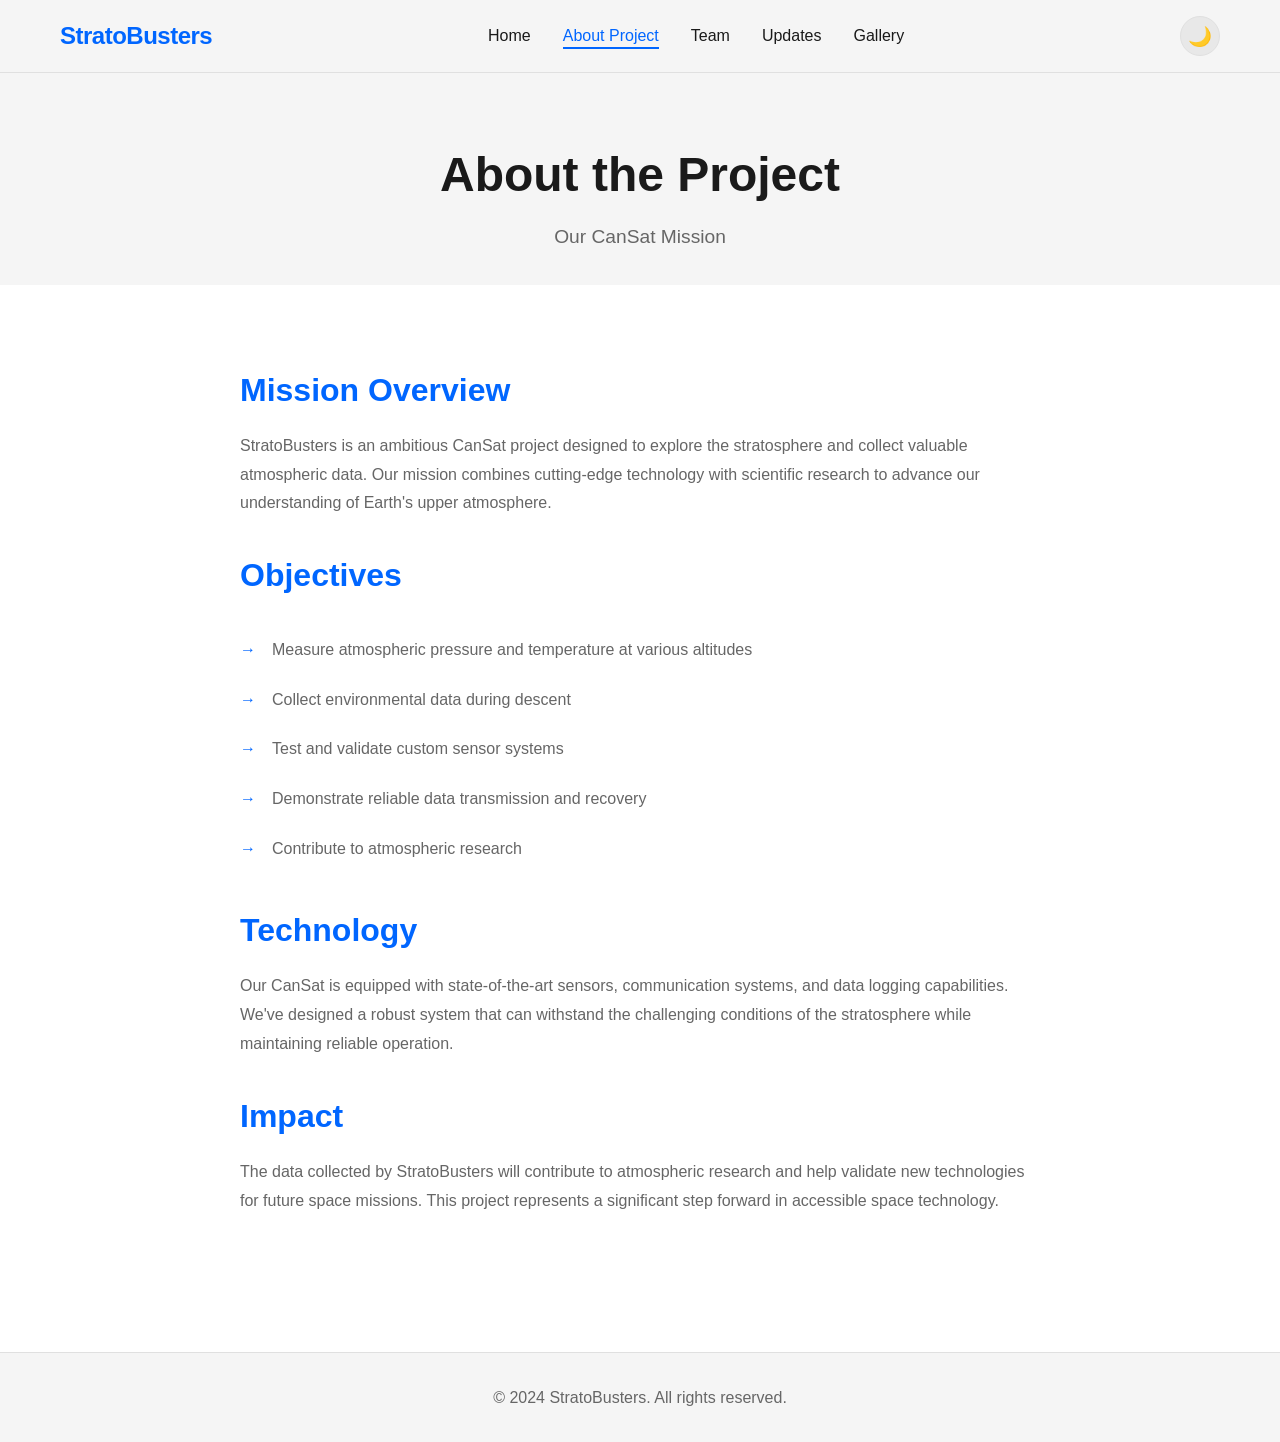
==== about.html @ c5919bef "up" ====
<!DOCTYPE html>
<html lang="en">
<head>
    <meta charset="UTF-8">
    <meta name="viewport" content="width=device-width, initial-scale=1.0">
    <title>About Project - StratoBusters</title>
    <link rel="stylesheet" href="css/style.css">
</head>
<body>
    <nav class="navbar">
        <div class="nav-container">
            <div class="logo">
                <h1>StratoBusters</h1>
            </div>
            <ul class="nav-menu">
                <li><a href="index.html">Home</a></li>
                <li><a href="about.html" class="active">About Project</a></li>
                <li><a href="team.html">Team</a></li>
                <li><a href="updates.html">Updates</a></li>
                <li><a href="gallery.html">Gallery</a></li>
            </ul>
            <button class="theme-toggle" id="themeToggle" aria-label="Toggle theme">
                <span class="theme-icon">🌙</span>
            </button>
            <button class="mobile-menu-toggle" id="mobileMenuToggle" aria-label="Toggle menu">
                <span></span>
                <span></span>
                <span></span>
            </button>
        </div>
    </nav>

    <main>
        <section class="page-header">
            <div class="container">
                <h1>About the Project</h1>
                <p class="page-subtitle">Our CanSat Mission</p>
            </div>
        </section>

        <section class="content-section">
            <div class="container">
                <div class="content-wrapper">
                    <div class="content-text">
                        <h2>Mission Overview</h2>
                        <p>
                            StratoBusters is an ambitious CanSat project designed to explore the stratosphere 
                            and collect valuable atmospheric data. Our mission combines cutting-edge technology 
                            with scientific research to advance our understanding of Earth's upper atmosphere.
                        </p>

                        <h2>Objectives</h2>
                        <ul class="objectives-list">
                            <li>Measure atmospheric pressure and temperature at various altitudes</li>
                            <li>Collect environmental data during descent</li>
                            <li>Test and validate custom sensor systems</li>
                            <li>Demonstrate reliable data transmission and recovery</li>
                            <li>Contribute to atmospheric research</li>
                        </ul>

                        <h2>Technology</h2>
                        <p>
                            Our CanSat is equipped with state-of-the-art sensors, communication systems, 
                            and data logging capabilities. We've designed a robust system that can withstand 
                            the challenging conditions of the stratosphere while maintaining reliable operation.
                        </p>

                        <h2>Impact</h2>
                        <p>
                            The data collected by StratoBusters will contribute to atmospheric research 
                            and help validate new technologies for future space missions. This project 
                            represents a significant step forward in accessible space technology.
                        </p>
                    </div>
                </div>
            </div>
        </section>
    </main>

    <footer>
        <div class="container">
            <p>&copy; 2024 StratoBusters. All rights reserved.</p>
        </div>
    </footer>

    <script src="js/theme.js"></script>
    <script src="js/navigation.js"></script>
</body>
</html>
---- css/style.css ----
:root {
    /* Light Theme */
    --bg-primary: #ffffff;
    --bg-secondary: #f5f5f5;
    --bg-tertiary: #e8e8e8;
    --text-primary: #1a1a1a;
    --text-secondary: #666666;
    --accent-primary: #0066ff;
    --accent-secondary: #0052cc;
    --border-color: #e0e0e0;
    --shadow: rgba(0, 0, 0, 0.1);
    --shadow-hover: rgba(0, 0, 0, 0.15);
}

[data-theme="dark"] {
    /* Dark Theme */
    --bg-primary: #0a0a0a;
    --bg-secondary: #1a1a1a;
    --bg-tertiary: #2a2a2a;
    --text-primary: #ffffff;
    --text-secondary: #b0b0b0;
    --accent-primary: #4a9eff;
    --accent-secondary: #6bb3ff;
    --border-color: #333333;
    --shadow: rgba(0, 0, 0, 0.3);
    --shadow-hover: rgba(0, 0, 0, 0.5);
}

* {
    margin: 0;
    padding: 0;
    box-sizing: border-box;
}

body {
    font-family: -apple-system, BlinkMacSystemFont, 'Segoe UI', Roboto, 'Helvetica Neue', Arial, sans-serif;
    background-color: var(--bg-primary);
    color: var(--text-primary);
    line-height: 1.6;
    transition: background-color 0.3s ease, color 0.3s ease;
}

.container {
    max-width: 1200px;
    margin: 0 auto;
    padding: 0 20px;
}

/* Navigation */
.navbar {
    background-color: var(--bg-secondary);
    border-bottom: 1px solid var(--border-color);
    position: sticky;
    top: 0;
    z-index: 1000;
    backdrop-filter: blur(10px);
    transition: background-color 0.3s ease;
}

.nav-container {
    max-width: 1200px;
    margin: 0 auto;
    padding: 1rem 20px;
    display: flex;
    justify-content: space-between;
    align-items: center;
}

.logo h1 {
    font-size: 1.5rem;
    font-weight: 700;
    color: var(--accent-primary);
    letter-spacing: -0.5px;
}

.nav-menu {
    display: flex;
    list-style: none;
    gap: 2rem;
    align-items: center;
}

.nav-menu a {
    text-decoration: none;
    color: var(--text-primary);
    font-weight: 500;
    transition: color 0.3s ease;
    position: relative;
}

.nav-menu a:hover,
.nav-menu a.active {
    color: var(--accent-primary);
}

.nav-menu a.active::after {
    content: '';
    position: absolute;
    bottom: -5px;
    left: 0;
    right: 0;
    height: 2px;
    background-color: var(--accent-primary);
}

.theme-toggle {
    background: var(--bg-tertiary);
    border: 1px solid var(--border-color);
    border-radius: 50%;
    width: 40px;
    height: 40px;
    cursor: pointer;
    display: flex;
    align-items: center;
    justify-content: center;
    transition: all 0.3s ease;
    font-size: 1.2rem;
}

.theme-toggle:hover {
    background: var(--accent-primary);
    transform: rotate(15deg);
}

.mobile-menu-toggle {
    display: none;
    flex-direction: column;
    background: transparent;
    border: none;
    cursor: pointer;
    gap: 5px;
    padding: 5px;
}

.mobile-menu-toggle span {
    width: 25px;
    height: 2px;
    background-color: var(--text-primary);
    transition: all 0.3s ease;
}

/* Hero Section */
.hero {
    min-height: 80vh;
    display: flex;
    flex-direction: column;
    align-items: center;
    justify-content: center;
    padding: 4rem 20px;
    text-align: center;
}

.hero-content {
    margin-bottom: 3rem;
}

.hero-title {
    font-size: 4rem;
    font-weight: 800;
    margin-bottom: 1rem;
    background: linear-gradient(135deg, var(--accent-primary), var(--accent-secondary));
    -webkit-background-clip: text;
    -webkit-text-fill-color: transparent;
    background-clip: text;
}

.hero-subtitle {
    font-size: 1.5rem;
    color: var(--text-secondary);
    margin-bottom: 1rem;
    font-weight: 300;
}

.hero-description {
    font-size: 1.1rem;
    color: var(--text-secondary);
    max-width: 600px;
    margin: 0 auto;
}

.hero-3d {
    width: 100%;
    max-width: 800px;
    height: 500px;
    margin-top: 2rem;
}

#satellite-container {
    width: 100%;
    height: 100%;
    position: relative;
    background: var(--bg-secondary);
    border-radius: 12px;
    overflow: hidden;
    box-shadow: 0 10px 40px var(--shadow);
}

#satellite-canvas {
    width: 100%;
    height: 100%;
    display: block;
}

.loading-spinner {
    position: absolute;
    top: 50%;
    left: 50%;
    transform: translate(-50%, -50%);
    text-align: center;
    color: var(--text-secondary);
}

.spinner {
    border: 3px solid var(--border-color);
    border-top: 3px solid var(--accent-primary);
    border-radius: 50%;
    width: 40px;
    height: 40px;
    animation: spin 1s linear infinite;
    margin: 0 auto 1rem;
}

@keyframes spin {
    0% { transform: rotate(0deg); }
    100% { transform: rotate(360deg); }
}

/* Quick Links */
.quick-links {
    padding: 4rem 0;
    background: var(--bg-secondary);
}

.link-cards {
    display: grid;
    grid-template-columns: repeat(auto-fit, minmax(250px, 1fr));
    gap: 2rem;
}

.link-card {
    background: var(--bg-primary);
    padding: 2rem;
    border-radius: 12px;
    text-decoration: none;
    color: var(--text-primary);
    transition: all 0.3s ease;
    border: 1px solid var(--border-color);
    box-shadow: 0 4px 6px var(--shadow);
}

.link-card:hover {
    transform: translateY(-5px);
    box-shadow: 0 8px 20px var(--shadow-hover);
    border-color: var(--accent-primary);
}

.card-icon {
    font-size: 3rem;
    margin-bottom: 1rem;
}

.link-card h3 {
    margin-bottom: 0.5rem;
    color: var(--accent-primary);
}

.link-card p {
    color: var(--text-secondary);
    font-size: 0.9rem;
}

/* Page Header */
.page-header {
    padding: 4rem 0 2rem;
    text-align: center;
    background: var(--bg-secondary);
}

.page-header h1 {
    font-size: 3rem;
    font-weight: 800;
    margin-bottom: 0.5rem;
}

.page-subtitle {
    font-size: 1.2rem;
    color: var(--text-secondary);
}

/* Content Section */
.content-section {
    padding: 3rem 0;
}

.content-wrapper {
    max-width: 800px;
    margin: 0 auto;
}

.content-text h2 {
    font-size: 2rem;
    margin: 2rem 0 1rem;
    color: var(--accent-primary);
}

.content-text p {
    margin-bottom: 1.5rem;
    color: var(--text-secondary);
    line-height: 1.8;
}

.objectives-list {
    list-style: none;
    padding-left: 0;
    margin: 1.5rem 0;
}

.objectives-list li {
    padding: 0.75rem 0;
    padding-left: 2rem;
    position: relative;
    color: var(--text-secondary);
}

.objectives-list li::before {
    content: '→';
    position: absolute;
    left: 0;
    color: var(--accent-primary);
    font-weight: bold;
}

/* Team Grid */
.team-grid {
    display: grid;
    grid-template-columns: repeat(auto-fill, minmax(280px, 1fr));
    gap: 2rem;
    margin-top: 2rem;
}

.team-member {
    background: var(--bg-secondary);
    padding: 2rem;
    border-radius: 12px;
    text-align: center;
    border: 1px solid var(--border-color);
    transition: all 0.3s ease;
}

.team-member:hover {
    transform: translateY(-5px);
    box-shadow: 0 8px 20px var(--shadow-hover);
}

.team-member img {
    width: 150px;
    height: 150px;
    border-radius: 50%;
    object-fit: cover;
    margin-bottom: 1rem;
    border: 3px solid var(--accent-primary);
}

.team-member h3 {
    color: var(--accent-primary);
    margin-bottom: 0.5rem;
}

.team-member .role {
    color: var(--text-secondary);
    font-weight: 600;
    margin-bottom: 0.5rem;
}

.team-member .bio {
    color: var(--text-secondary);
    font-size: 0.9rem;
    margin-top: 1rem;
}

/* Updates */
.updates-container {
    max-width: 900px;
    margin: 0 auto;
}

.update-card {
    background: var(--bg-secondary);
    padding: 2rem;
    border-radius: 12px;
    margin-bottom: 2rem;
    border: 1px solid var(--border-color);
    transition: all 0.3s ease;
}

.update-card:hover {
    box-shadow: 0 8px 20px var(--shadow-hover);
}

.update-header {
    display: flex;
    justify-content: space-between;
    align-items: start;
    margin-bottom: 1rem;
    flex-wrap: wrap;
    gap: 1rem;
}

.update-title {
    font-size: 1.5rem;
    color: var(--accent-primary);
    margin-bottom: 0.5rem;
}

.update-date {
    color: var(--text-secondary);
    font-size: 0.9rem;
    white-space: nowrap;
}

.update-content {
    color: var(--text-secondary);
    line-height: 1.8;
}

.update-content h3 {
    color: var(--text-primary);
    margin: 1.5rem 0 0.5rem;
}

.update-content p {
    margin-bottom: 1rem;
}

.update-content ul,
.update-content ol {
    margin: 1rem 0;
    padding-left: 2rem;
    color: var(--text-secondary);
}

/* Gallery */
.gallery-grid {
    display: grid;
    grid-template-columns: repeat(auto-fill, minmax(300px, 1fr));
    gap: 1.5rem;
    margin-top: 2rem;
}

.gallery-item {
    position: relative;
    aspect-ratio: 4/3;
    overflow: hidden;
    border-radius: 12px;
    cursor: pointer;
    background: var(--bg-secondary);
    border: 1px solid var(--border-color);
    transition: all 0.3s ease;
}

.gallery-item:hover {
    transform: scale(1.02);
    box-shadow: 0 8px 20px var(--shadow-hover);
}

.gallery-item img {
    width: 100%;
    height: 100%;
    object-fit: cover;
    transition: transform 0.3s ease;
}

.gallery-item:hover img {
    transform: scale(1.1);
}

.gallery-item .image-caption {
    position: absolute;
    bottom: 0;
    left: 0;
    right: 0;
    background: linear-gradient(to top, rgba(0,0,0,0.8), transparent);
    color: white;
    padding: 1rem;
    transform: translateY(100%);
    transition: transform 0.3s ease;
}

.gallery-item:hover .image-caption {
    transform: translateY(0);
}

/* Lightbox */
.lightbox {
    display: none;
    position: fixed;
    top: 0;
    left: 0;
    width: 100%;
    height: 100%;
    background: rgba(0, 0, 0, 0.95);
    z-index: 2000;
    align-items: center;
    justify-content: center;
}

.lightbox.active {
    display: flex;
}

.lightbox img {
    max-width: 90%;
    max-height: 90%;
    object-fit: contain;
}

.lightbox-close {
    position: absolute;
    top: 20px;
    right: 30px;
    font-size: 3rem;
    color: white;
    background: none;
    border: none;
    cursor: pointer;
    z-index: 2001;
}

.lightbox-prev,
.lightbox-next {
    position: absolute;
    top: 50%;
    transform: translateY(-50%);
    font-size: 3rem;
    color: white;
    background: rgba(255, 255, 255, 0.1);
    border: none;
    padding: 1rem;
    cursor: pointer;
    border-radius: 50%;
    transition: background 0.3s ease;
}

.lightbox-prev:hover,
.lightbox-next:hover {
    background: rgba(255, 255, 255, 0.2);
}

.lightbox-prev {
    left: 30px;
}

.lightbox-next {
    right: 30px;
}

/* Footer */
footer {
    background: var(--bg-secondary);
    border-top: 1px solid var(--border-color);
    padding: 2rem 0;
    text-align: center;
    margin-top: 4rem;
}

footer p {
    color: var(--text-secondary);
}

/* Loading State */
.loading {
    text-align: center;
    padding: 3rem;
    color: var(--text-secondary);
}

/* Responsive Design */
@media (max-width: 768px) {
    .nav-menu {
        position: fixed;
        left: -100%;
        top: 70px;
        flex-direction: column;
        background: var(--bg-secondary);
        width: 100%;
        text-align: center;
        transition: 0.3s;
        box-shadow: 0 10px 27px var(--shadow);
        padding: 2rem 0;
        border-top: 1px solid var(--border-color);
    }

    .nav-menu.active {
        left: 0;
    }

    .mobile-menu-toggle {
        display: flex;
    }

    .hero-title {
        font-size: 2.5rem;
    }

    .hero-3d {
        height: 300px;
    }

    .page-header h1 {
        font-size: 2rem;
    }

    .link-cards {
        grid-template-columns: 1fr;
    }

    .team-grid {
        grid-template-columns: 1fr;
    }

    .gallery-grid {
        grid-template-columns: 1fr;
    }
}
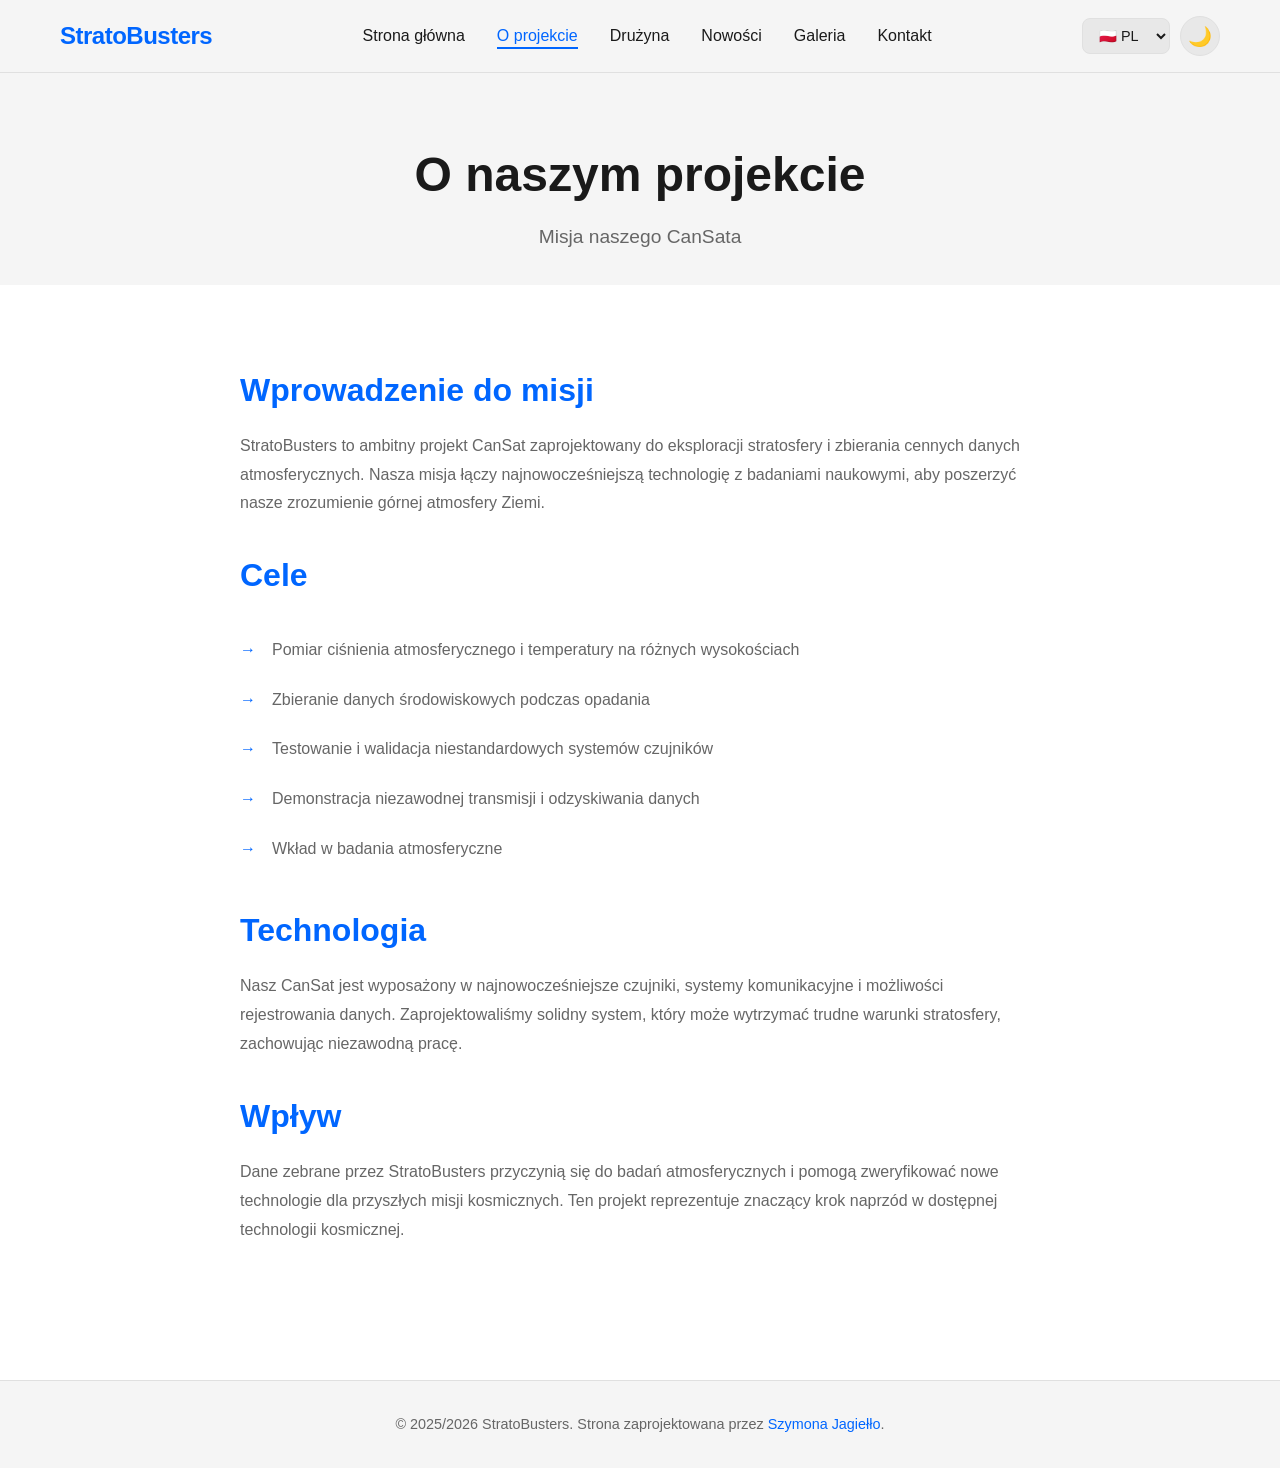
==== commit 1a8cf920: "u" ====
--- a/about.html
+++ b/about.html
@@ -13,15 +13,22 @@
                 <h1>StratoBusters</h1>
             </div>
             <ul class="nav-menu">
-                <li><a href="index.html">Home</a></li>
-                <li><a href="about.html" class="active">About Project</a></li>
-                <li><a href="team.html">Team</a></li>
-                <li><a href="updates.html">Updates</a></li>
-                <li><a href="gallery.html">Gallery</a></li>
+                <li><a href="index.html" data-translate-nav="home">Home</a></li>
+                <li><a href="about.html" class="active" data-translate-nav="about">O projekcie</a></li>
+                <li><a href="team.html" data-translate-nav="team">Drużyna</a></li>
+                <li><a href="updates.html" data-translate-nav="updates">Nowości</a></li>
+                <li><a href="gallery.html" data-translate-nav="gallery">Galeria</a></li>
+                <li><a href="contact.html" data-translate-nav="contact">Kontakt</a></li>
             </ul>
-            <button class="theme-toggle" id="themeToggle" aria-label="Toggle theme">
-                <span class="theme-icon">🌙</span>
-            </button>
+            <div class="nav-controls">
+                <select id="languageSelect" class="language-select" aria-label="Select language">
+                    <option value="pl">🇵🇱 PL</option>
+                    <option value="en">🇬🇧 EN</option>
+                </select>
+                <button class="theme-toggle" id="themeToggle" aria-label="Toggle theme">
+                    <span class="theme-icon">🌙</span>
+                </button>
+            </div>
             <button class="mobile-menu-toggle" id="mobileMenuToggle" aria-label="Toggle menu">
                 <span></span>
                 <span></span>
@@ -33,8 +40,8 @@
     <main>
         <section class="page-header">
             <div class="container">
-                <h1>About the Project</h1>
-                <p class="page-subtitle">Our CanSat Mission</p>
+                <h1 data-translate="about.title">O naszym projekcie</h1>
+                <p class="page-subtitle" data-translate="about.subtitle">Misja naszego CanSata</p>
             </div>
         </section>
 
@@ -42,31 +49,31 @@
             <div class="container">
                 <div class="content-wrapper">
                     <div class="content-text">
-                        <h2>Mission Overview</h2>
-                        <p>
+                        <h2 data-translate="about.missionTitle">Wprowadzenie do misji</h2>
+                        <p data-translate="about.missionText">
                             StratoBusters is an ambitious CanSat project designed to explore the stratosphere 
                             and collect valuable atmospheric data. Our mission combines cutting-edge technology 
                             with scientific research to advance our understanding of Earth's upper atmosphere.
                         </p>
 
-                        <h2>Objectives</h2>
+                        <h2 data-translate="about.objectivesTitle">Objectives</h2>
                         <ul class="objectives-list">
-                            <li>Measure atmospheric pressure and temperature at various altitudes</li>
-                            <li>Collect environmental data during descent</li>
-                            <li>Test and validate custom sensor systems</li>
-                            <li>Demonstrate reliable data transmission and recovery</li>
-                            <li>Contribute to atmospheric research</li>
+                            <li data-translate="about.objective1">Measure atmospheric pressure and temperature at various altitudes</li>
+                            <li data-translate="about.objective2">Collect environmental data during descent</li>
+                            <li data-translate="about.objective3">Test and validate custom sensor systems</li>
+                            <li data-translate="about.objective4">Demonstrate reliable data transmission and recovery</li>
+                            <li data-translate="about.objective5">Contribute to atmospheric research</li>
                         </ul>
 
-                        <h2>Technology</h2>
-                        <p>
+                        <h2 data-translate="about.technologyTitle">Technology</h2>
+                        <p data-translate="about.technologyText">
                             Our CanSat is equipped with state-of-the-art sensors, communication systems, 
                             and data logging capabilities. We've designed a robust system that can withstand 
                             the challenging conditions of the stratosphere while maintaining reliable operation.
                         </p>
 
-                        <h2>Impact</h2>
-                        <p>
+                        <h2 data-translate="about.impactTitle">Impact</h2>
+                        <p data-translate="about.impactText">
                             The data collected by StratoBusters will contribute to atmospheric research 
                             and help validate new technologies for future space missions. This project 
                             represents a significant step forward in accessible space technology.
@@ -79,11 +86,16 @@
 
     <footer>
         <div class="container">
-            <p>&copy; 2024 StratoBusters. All rights reserved.</p>
+            <p>
+                <span data-translate="footer.copyright">© 2025/2026 StratoBusters. Strona zaprojektowana przez</span>
+                <a href="https://github.com/SciMon183" data-translate="footer.designedBy">Szymona Jagiełło</a>.
+            </p>
         </div>
     </footer>
 
+    <script src="js/translations.js"></script>
     <script src="js/theme.js"></script>
     <script src="js/navigation.js"></script>
+    <script src="js/language.js"></script>
 </body>
 </html>
--- a/css/style.css
+++ b/css/style.css
@@ -103,6 +103,36 @@
     background-color: var(--accent-primary);
 }
 
+.nav-controls {
+    display: flex;
+    align-items: center;
+    gap: 10px;
+}
+
+.language-select {
+    background: var(--bg-tertiary);
+    border: 1px solid var(--border-color);
+    border-radius: 8px;
+    padding: 8px 12px;
+    color: var(--text-primary);
+    font-size: 0.9rem;
+    cursor: pointer;
+    transition: all 0.3s ease;
+    font-family: inherit;
+}
+
+.language-select:hover {
+    background: var(--accent-primary);
+    color: white;
+    border-color: var(--accent-primary);
+}
+
+.language-select:focus {
+    outline: none;
+    border-color: var(--accent-primary);
+    box-shadow: 0 0 0 2px rgba(0, 102, 255, 0.2);
+}
+
 .theme-toggle {
     background: var(--bg-tertiary);
     border: 1px solid var(--border-color);
@@ -193,6 +223,70 @@
     border-radius: 12px;
     overflow: hidden;
     box-shadow: 0 10px 40px var(--shadow);
+}
+
+.model-controls {
+    position: absolute;
+    top: 15px;
+    right: 15px;
+    z-index: 10;
+    display: flex;
+    gap: 10px;
+    align-items: center;
+    background: rgba(0, 0, 0, 0.7);
+    backdrop-filter: blur(10px);
+    padding: 10px 15px;
+    border-radius: 8px;
+    color: white;
+}
+
+.model-controls label {
+    font-size: 0.9rem;
+    margin-right: 5px;
+}
+
+.model-controls select {
+    background: var(--bg-primary);
+    color: var(--text-primary);
+    border: 1px solid var(--border-color);
+    border-radius: 4px;
+    padding: 5px 10px;
+    font-size: 0.9rem;
+    cursor: pointer;
+}
+
+.model-controls button {
+    background: var(--accent-primary);
+    color: white;
+    border: none;
+    border-radius: 4px;
+    padding: 5px 12px;
+    font-size: 0.9rem;
+    cursor: pointer;
+    transition: background 0.3s ease;
+}
+
+.model-controls button:hover {
+    background: var(--accent-secondary);
+}
+
+.model-hints {
+    position: absolute;
+    bottom: 15px;
+    left: 50%;
+    transform: translateX(-50%);
+    z-index: 10;
+    background: rgba(0, 0, 0, 0.7);
+    backdrop-filter: blur(10px);
+    padding: 8px 15px;
+    border-radius: 8px;
+    color: white;
+    font-size: 0.85rem;
+    pointer-events: none;
+}
+
+.model-hints p {
+    margin: 0;
 }
 
 #satellite-canvas {
@@ -437,6 +531,45 @@
     margin: 1rem 0;
     padding-left: 2rem;
     color: var(--text-secondary);
+}
+
+.update-image {
+    margin: 1.5rem 0;
+    border-radius: 12px;
+    overflow: hidden;
+    background: var(--bg-tertiary);
+}
+
+.update-image img {
+    width: 100%;
+    height: auto;
+    display: block;
+    transition: transform 0.3s ease;
+}
+
+.update-image:hover img {
+    transform: scale(1.02);
+}
+
+.update-image .image-caption {
+    padding: 0.75rem 1rem;
+    background: var(--bg-tertiary);
+    color: var(--text-secondary);
+    font-size: 0.9rem;
+    font-style: italic;
+    text-align: center;
+    margin: 0;
+}
+
+.update-images {
+    display: grid;
+    grid-template-columns: repeat(auto-fit, minmax(300px, 1fr));
+    gap: 1.5rem;
+    margin: 1.5rem 0;
+}
+
+.update-images .update-image {
+    margin: 0;
 }
 
 /* Gallery */
@@ -565,6 +698,135 @@
 
 footer p {
     color: var(--text-secondary);
+    font-size: 0.9rem;
+    margin: 0;
+}
+
+footer a {
+    color: var(--accent-primary);
+    text-decoration: none;
+    transition: color 0.3s ease;
+}
+
+footer a:hover {
+    color: var(--accent-hover);
+    text-decoration: underline;
+}
+
+/* Contact Page */
+.contact-content {
+    max-width: 800px;
+    margin: 0 auto;
+}
+
+.contact-info h2 {
+    color: var(--text-primary);
+    margin-bottom: 1rem;
+    font-size: 2rem;
+}
+
+.contact-info > p {
+    color: var(--text-secondary);
+    margin-bottom: 2.5rem;
+    font-size: 1.1rem;
+    line-height: 1.6;
+}
+
+.contact-methods {
+    display: flex;
+    flex-direction: column;
+    gap: 2.5rem;
+}
+
+.contact-item {
+    display: flex;
+    gap: 1.5rem;
+    align-items: flex-start;
+}
+
+.contact-icon {
+    font-size: 2rem;
+    flex-shrink: 0;
+    width: 50px;
+    text-align: center;
+}
+
+.contact-details {
+    flex: 1;
+}
+
+.contact-details h3 {
+    color: var(--text-primary);
+    font-size: 1.3rem;
+    margin-bottom: 1rem;
+    font-weight: 600;
+}
+
+.contact-details a {
+    display: block;
+    color: var(--accent-primary);
+    text-decoration: none;
+    margin-bottom: 0.5rem;
+    font-size: 1rem;
+    transition: color 0.3s ease;
+}
+
+.contact-details a:hover {
+    color: var(--accent-hover);
+    text-decoration: underline;
+}
+
+.social-links {
+    display: flex;
+    flex-wrap: wrap;
+    gap: 1rem;
+    margin-top: 0.5rem;
+}
+
+.social-link {
+    display: inline-flex;
+    align-items: center;
+    gap: 0.5rem;
+    background: var(--bg-tertiary);
+    border: 1px solid var(--border-color);
+    padding: 0.75rem 1.25rem;
+    border-radius: 8px;
+    color: var(--text-primary);
+    text-decoration: none;
+    transition: all 0.3s ease;
+    font-size: 0.95rem;
+}
+
+.social-link:hover {
+    background: var(--accent-primary);
+    color: white;
+    border-color: var(--accent-primary);
+    transform: translateY(-2px);
+    box-shadow: 0 4px 12px rgba(0, 102, 255, 0.3);
+}
+
+.social-link span {
+    font-size: 1.1rem;
+}
+
+@media (max-width: 768px) {
+    .contact-item {
+        flex-direction: column;
+        gap: 1rem;
+    }
+    
+    .contact-icon {
+        align-self: flex-start;
+    }
+    
+    .social-links {
+        flex-direction: column;
+    }
+    
+    .social-link {
+        width: 100%;
+        justify-content: center;
+    }
 }
 
 /* Loading State */
@@ -597,6 +859,21 @@
     .mobile-menu-toggle {
         display: flex;
     }
+    
+    .nav-controls {
+        gap: 8px;
+    }
+    
+    .language-select {
+        padding: 6px 10px;
+        font-size: 0.85rem;
+    }
+    
+    .theme-toggle {
+        width: 36px;
+        height: 36px;
+        font-size: 1rem;
+    }
 
     .hero-title {
         font-size: 2.5rem;
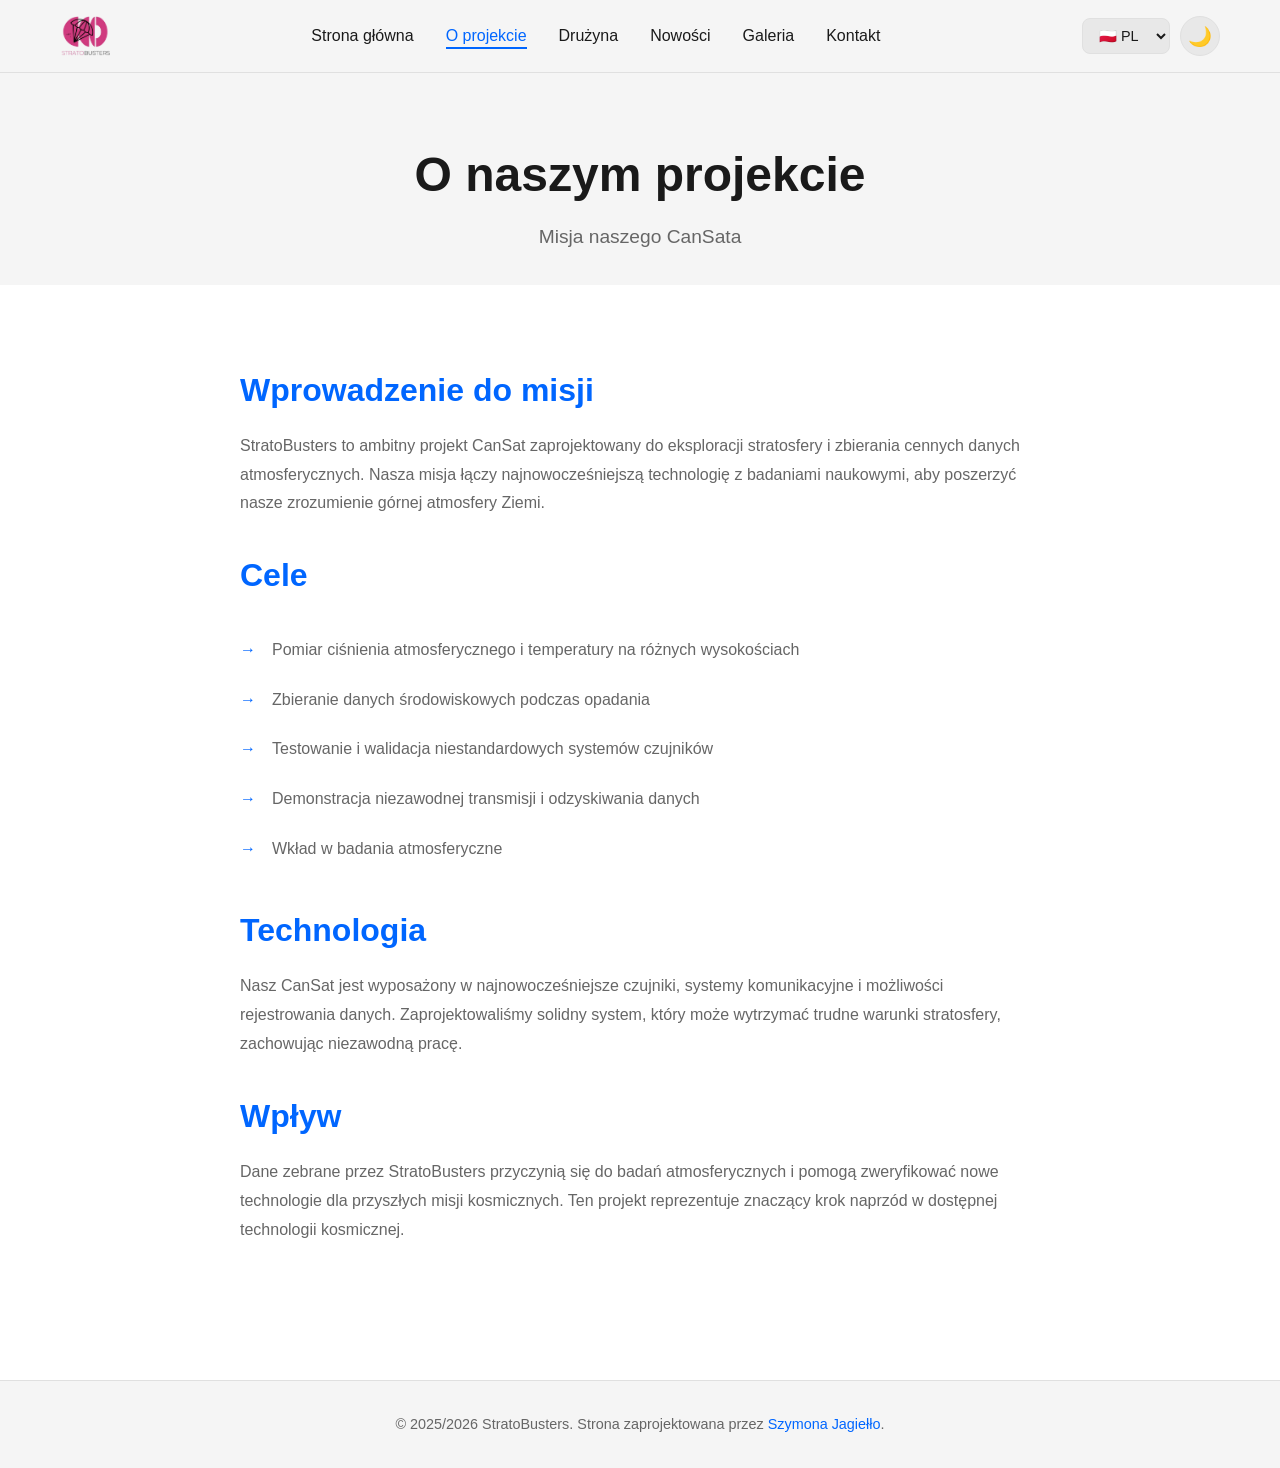
==== commit a8fdb486: "update" ====
--- a/about.html
+++ b/about.html
@@ -10,7 +10,9 @@
     <nav class="navbar">
         <div class="nav-container">
             <div class="logo">
-                <h1>StratoBusters</h1>
+                <a href="index.html">
+                    <img src="images/logo.png" alt="StratoBusters" class="logo-img">
+                </a>
             </div>
             <ul class="nav-menu">
                 <li><a href="index.html" data-translate-nav="home">Home</a></li>
--- a/css/style.css
+++ b/css/style.css
@@ -66,11 +66,27 @@
     align-items: center;
 }
 
-.logo h1 {
-    font-size: 1.5rem;
-    font-weight: 700;
-    color: var(--accent-primary);
-    letter-spacing: -0.5px;
+.logo {
+    display: flex;
+    align-items: center;
+}
+
+.logo a {
+    display: flex;
+    align-items: center;
+    text-decoration: none;
+}
+
+.logo-img {
+    height: 40px;
+    width: auto;
+    max-width: 200px;
+    object-fit: contain;
+    transition: opacity 0.3s ease;
+}
+
+.logo-img:hover {
+    opacity: 0.8;
 }
 
 .nav-menu {
@@ -874,6 +890,11 @@
         height: 36px;
         font-size: 1rem;
     }
+    
+    .logo-img {
+        height: 32px;
+        max-width: 150px;
+    }
 
     .hero-title {
         font-size: 2.5rem;
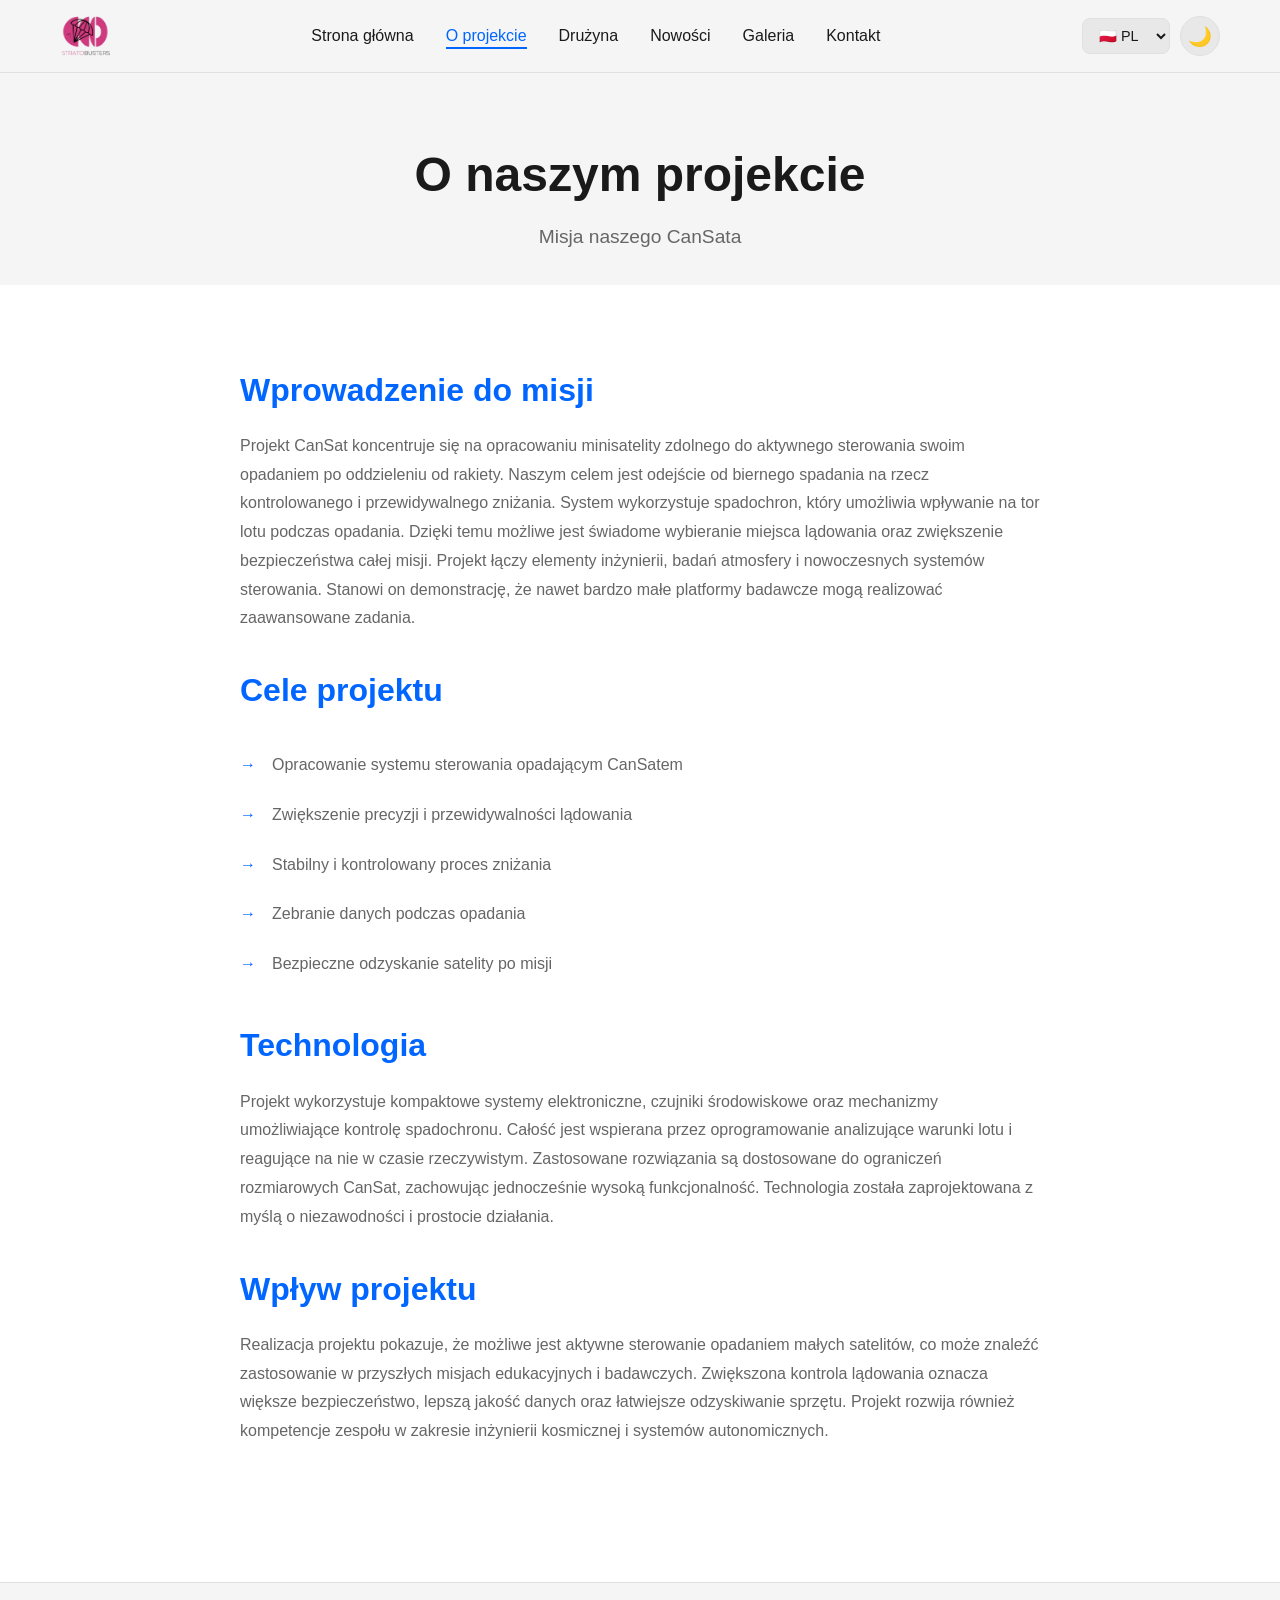
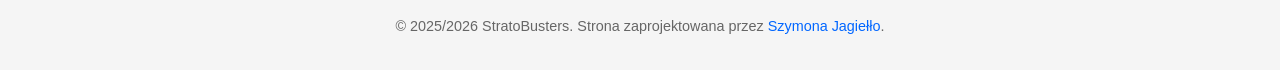
==== commit 587ee916: "new" ====
--- a/about.html
+++ b/about.html
@@ -53,32 +53,26 @@
                     <div class="content-text">
                         <h2 data-translate="about.missionTitle">Wprowadzenie do misji</h2>
                         <p data-translate="about.missionText">
-                            StratoBusters is an ambitious CanSat project designed to explore the stratosphere 
-                            and collect valuable atmospheric data. Our mission combines cutting-edge technology 
-                            with scientific research to advance our understanding of Earth's upper atmosphere.
+                            Projekt CanSat koncentruje się na opracowaniu minisatelity zdolnego do aktywnego sterowania swoim opadaniem po oddzieleniu od rakiety. Naszym celem jest odejście od biernego spadania na rzecz kontrolowanego i przewidywalnego zniżania. System wykorzystuje spadochron, który umożliwia wpływanie na tor lotu podczas opadania. Dzięki temu możliwe jest świadome wybieranie miejsca lądowania oraz zwiększenie bezpieczeństwa całej misji. Projekt łączy elementy inżynierii, badań atmosfery i nowoczesnych systemów sterowania. Stanowi on demonstrację, że nawet bardzo małe platformy badawcze mogą realizować zaawansowane zadania.
                         </p>
 
-                        <h2 data-translate="about.objectivesTitle">Objectives</h2>
+                        <h2 data-translate="about.objectivesTitle">Cele projektu</h2>
                         <ul class="objectives-list">
-                            <li data-translate="about.objective1">Measure atmospheric pressure and temperature at various altitudes</li>
-                            <li data-translate="about.objective2">Collect environmental data during descent</li>
-                            <li data-translate="about.objective3">Test and validate custom sensor systems</li>
-                            <li data-translate="about.objective4">Demonstrate reliable data transmission and recovery</li>
-                            <li data-translate="about.objective5">Contribute to atmospheric research</li>
+                            <li data-translate="about.objective1">Opracowanie systemu sterowania opadającym CanSatem</li>
+                            <li data-translate="about.objective2">Zwiększenie precyzji i przewidywalności lądowania</li>
+                            <li data-translate="about.objective3">Stabilny i kontrolowany proces zniżania</li>
+                            <li data-translate="about.objective4">Zebranie danych podczas opadania</li>
+                            <li data-translate="about.objective5">Bezpieczne odzyskanie satelity po misji</li>
                         </ul>
 
-                        <h2 data-translate="about.technologyTitle">Technology</h2>
+                        <h2 data-translate="about.technologyTitle">Technologia</h2>
                         <p data-translate="about.technologyText">
-                            Our CanSat is equipped with state-of-the-art sensors, communication systems, 
-                            and data logging capabilities. We've designed a robust system that can withstand 
-                            the challenging conditions of the stratosphere while maintaining reliable operation.
+                            Projekt wykorzystuje kompaktowe systemy elektroniczne, czujniki środowiskowe oraz mechanizmy umożliwiające kontrolę spadochronu. Całość jest wspierana przez oprogramowanie analizujące warunki lotu i reagujące na nie w czasie rzeczywistym. Zastosowane rozwiązania są dostosowane do ograniczeń rozmiarowych CanSat, zachowując jednocześnie wysoką funkcjonalność. Technologia została zaprojektowana z myślą o niezawodności i prostocie działania.
                         </p>
 
-                        <h2 data-translate="about.impactTitle">Impact</h2>
+                        <h2 data-translate="about.impactTitle">Wpływ projektu</h2>
                         <p data-translate="about.impactText">
-                            The data collected by StratoBusters will contribute to atmospheric research 
-                            and help validate new technologies for future space missions. This project 
-                            represents a significant step forward in accessible space technology.
+                            Realizacja projektu pokazuje, że możliwe jest aktywne sterowanie opadaniem małych satelitów, co może znaleźć zastosowanie w przyszłych misjach edukacyjnych i badawczych. Zwiększona kontrola lądowania oznacza większe bezpieczeństwo, lepszą jakość danych oraz łatwiejsze odzyskiwanie sprzętu. Projekt rozwija również kompetencje zespołu w zakresie inżynierii kosmicznej i systemów autonomicznych.
                         </p>
                     </div>
                 </div>
--- a/css/style.css
+++ b/css/style.css
@@ -448,6 +448,12 @@
     margin-top: 2rem;
 }
 
+.team-member-link {
+    text-decoration: none;
+    color: inherit;
+    display: block;
+}
+
 .team-member {
     background: var(--bg-secondary);
     padding: 2rem;
@@ -455,11 +461,14 @@
     text-align: center;
     border: 1px solid var(--border-color);
     transition: all 0.3s ease;
-}
-
+    cursor: pointer;
+}
+
+.team-member-link:hover .team-member,
 .team-member:hover {
     transform: translateY(-5px);
     box-shadow: 0 8px 20px var(--shadow-hover);
+    border-color: var(--accent-primary);
 }
 
 .team-member img {
@@ -657,10 +666,30 @@
     display: flex;
 }
 
-.lightbox img {
+.lightbox-content {
+    display: flex;
+    flex-direction: column;
+    align-items: center;
+    justify-content: center;
     max-width: 90%;
     max-height: 90%;
+}
+
+.lightbox img {
+    max-width: 100%;
+    max-height: 85vh;
     object-fit: contain;
+}
+
+.lightbox-caption {
+    color: white;
+    text-align: center;
+    padding: 1rem 2rem;
+    font-size: 1.1rem;
+    margin-top: 1rem;
+    max-width: 80%;
+    background: rgba(0, 0, 0, 0.5);
+    border-radius: 8px;
 }
 
 .lightbox-close {
@@ -673,6 +702,20 @@
     border: none;
     cursor: pointer;
     z-index: 2001;
+    transition: all 0.3s ease;
+    width: 50px;
+    height: 50px;
+    display: flex;
+    align-items: center;
+    justify-content: center;
+    border-radius: 50%;
+    background: rgba(255, 255, 255, 0.1);
+}
+
+.lightbox-close:hover {
+    transform: rotate(90deg) scale(1.2);
+    background: rgba(255, 255, 255, 0.2);
+    color: #ff4444;
 }
 
 .lightbox-prev,
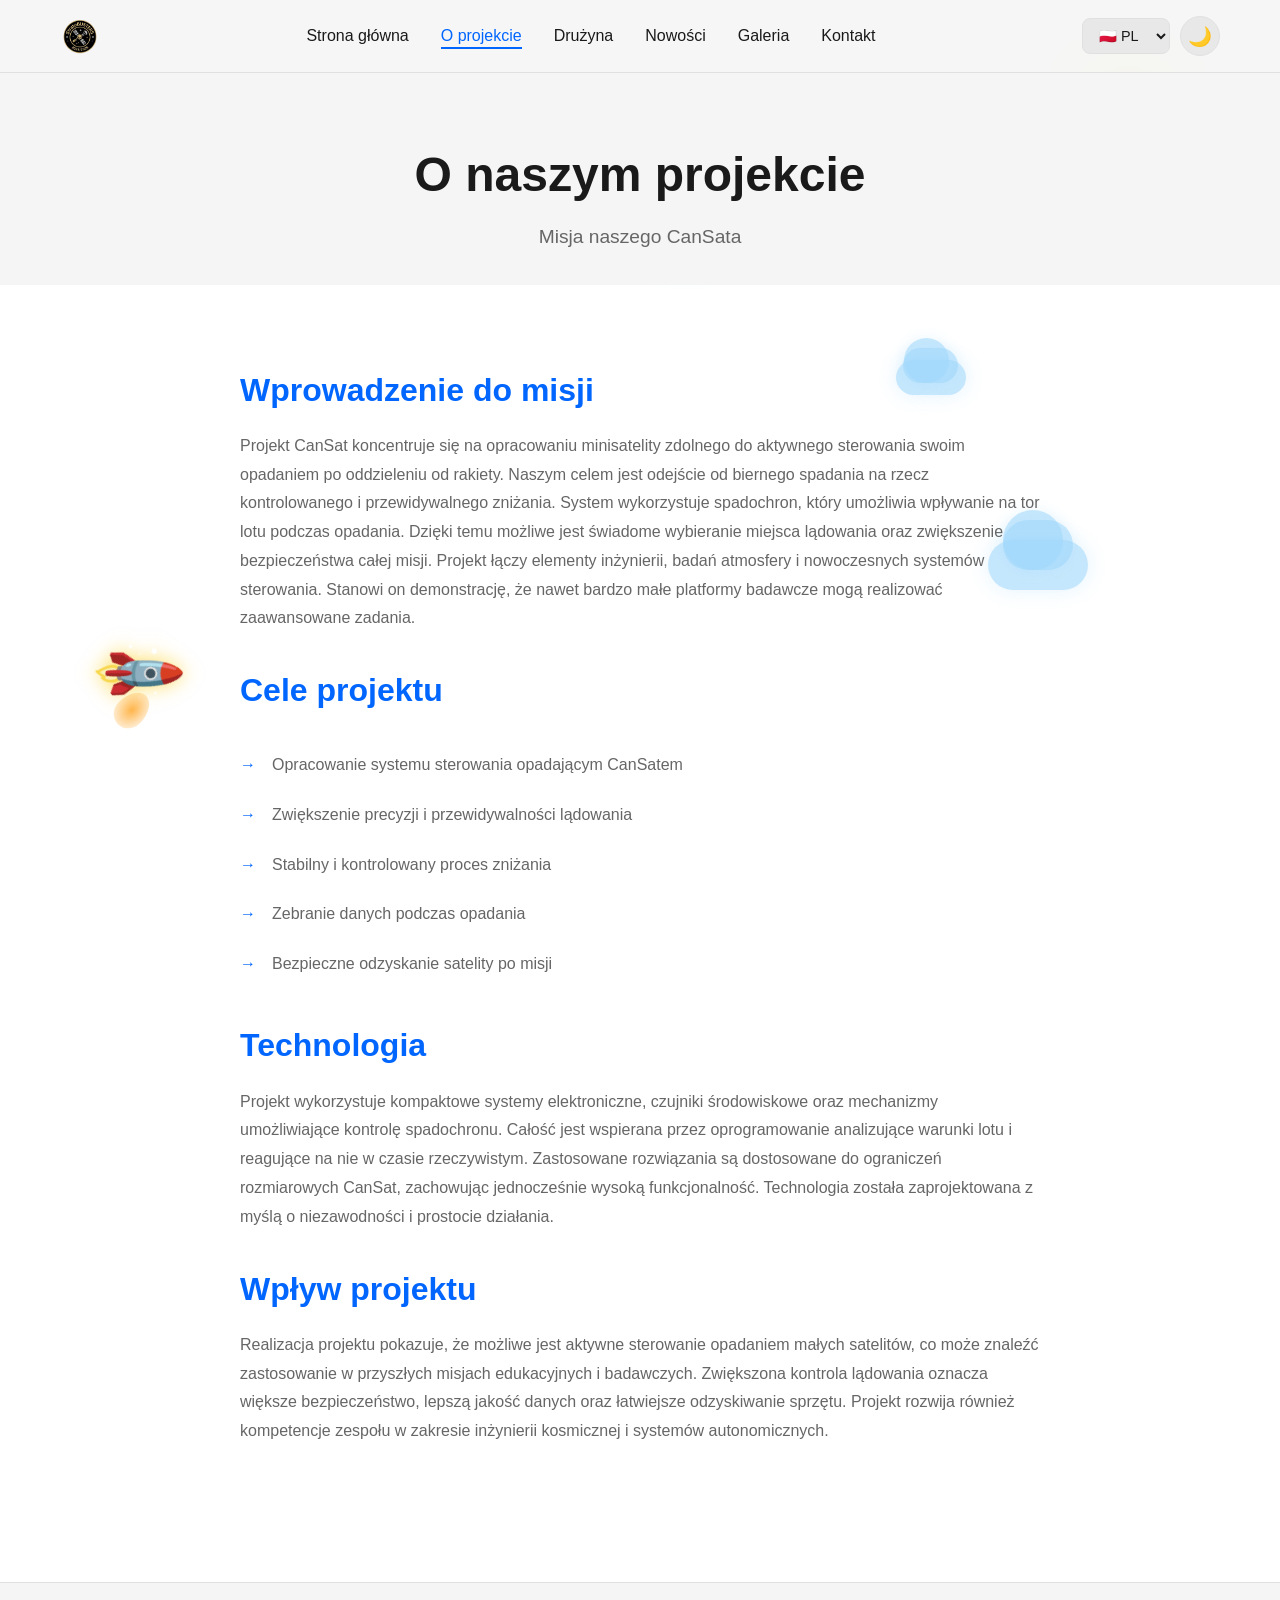
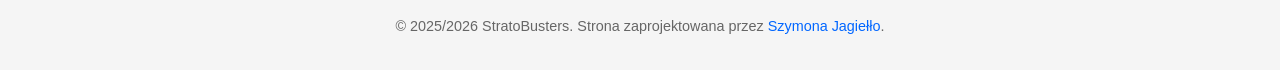
==== commit 28bf0ebf: "up" ====
--- a/about.html
+++ b/about.html
@@ -40,6 +40,38 @@
     </nav>
 
     <main>
+        <!-- Animated Background Elements -->
+        <div class="background-elements">
+            <!-- Dark Mode Elements -->
+            <div class="bg-dark-mode">
+                <div class="moon"></div>
+                <div class="star star-1"></div>
+                <div class="star star-2"></div>
+                <div class="star star-3"></div>
+                <div class="star star-4"></div>
+                <div class="star star-5"></div>
+                <div class="star star-6"></div>
+                <div class="star star-7"></div>
+                <div class="star star-8"></div>
+                <div class="star star-9"></div>
+                <div class="star star-10"></div>
+                <div class="shooting-star shooting-star-1" id="shootingStar1"></div>
+                <div class="shooting-star shooting-star-2" id="shootingStar2"></div>
+                <div class="shooting-star shooting-star-3" id="shootingStar3"></div>
+                <div class="shooting-star shooting-star-4" id="shootingStar4"></div>
+                <div class="shooting-star shooting-star-5" id="shootingStar5"></div>
+                <div class="rocket rocket-dark"></div>
+            </div>
+            <!-- Light Mode Elements -->
+            <div class="bg-light-mode">
+                <div class="sun"></div>
+                <div class="cloud cloud-1"></div>
+                <div class="cloud cloud-2"></div>
+                <div class="cloud cloud-3"></div>
+                <div class="cloud cloud-4"></div>
+                <div class="rocket rocket-light"></div>
+            </div>
+        </div>
         <section class="page-header">
             <div class="container">
                 <h1 data-translate="about.title">O naszym projekcie</h1>
@@ -93,5 +125,6 @@
     <script src="js/theme.js"></script>
     <script src="js/navigation.js"></script>
     <script src="js/language.js"></script>
+    <script src="js/shooting-star.js"></script>
 </body>
 </html>
--- a/css/style.css
+++ b/css/style.css
@@ -38,6 +38,870 @@
     color: var(--text-primary);
     line-height: 1.6;
     transition: background-color 0.3s ease, color 0.3s ease;
+    position: relative;
+    overflow-x: hidden;
+}
+
+/* Animated Background Elements */
+.background-elements {
+    position: fixed;
+    top: 0;
+    left: 0;
+    width: 100%;
+    height: 100%;
+    z-index: 0;
+    pointer-events: none;
+    overflow: hidden;
+}
+
+.bg-dark-mode,
+.bg-light-mode {
+    position: absolute;
+    top: 0;
+    left: 0;
+    width: 100%;
+    height: 100%;
+    opacity: 0;
+    transition: opacity 0.5s ease;
+}
+
+[data-theme="dark"] .bg-dark-mode {
+    opacity: 1;
+}
+
+[data-theme="dark"] .bg-light-mode {
+    opacity: 0;
+}
+
+[data-theme="dark"] .sun {
+    display: none;
+}
+
+[data-theme="dark"] .cloud,
+[data-theme="dark"] .cloud::before,
+[data-theme="dark"] .cloud::after {
+    display: none !important;
+    visibility: hidden !important;
+    opacity: 0 !important;
+}
+
+[data-theme="dark"] .moon {
+    display: block;
+    opacity: 1;
+}
+
+[data-theme="dark"] .star {
+    display: block !important;
+    visibility: visible !important;
+}
+
+[data-theme="dark"] .bg-dark-mode .star {
+    display: block !important;
+    visibility: visible !important;
+    opacity: 1 !important;
+}
+
+[data-theme="dark"] .bg-dark-mode {
+    opacity: 1 !important;
+}
+
+[data-theme="light"] .bg-light-mode,
+:not([data-theme]) .bg-light-mode {
+    opacity: 1;
+}
+
+[data-theme="light"] .bg-dark-mode,
+:not([data-theme]) .bg-dark-mode {
+    opacity: 0;
+}
+
+[data-theme="light"] .moon,
+:not([data-theme]) .moon {
+    display: none;
+}
+
+[data-theme="light"] .star,
+:not([data-theme]) .star {
+    display: none !important;
+}
+
+[data-theme="light"] .cloud,
+:not([data-theme]) .cloud {
+    display: block;
+}
+
+/* Dark Mode - Moon */
+.moon {
+    position: absolute;
+    top: 10%;
+    right: 10%;
+    width: 140px;
+    height: 140px;
+    background: radial-gradient(circle at 30% 30%, #ffffff, #f5f5f5, #e8e8e8);
+    border-radius: 50%;
+    box-shadow: 0 0 80px rgba(255, 255, 255, 0.5), 
+                0 0 120px rgba(255, 255, 255, 0.3),
+                0 0 160px rgba(255, 255, 255, 0.1),
+                inset -25px -25px 0 rgba(0, 0, 0, 0.1);
+    animation: float 6s ease-in-out infinite, moonGlow 4s ease-in-out infinite;
+    z-index: 1;
+    display: block;
+    opacity: 1;
+    visibility: visible;
+}
+
+.moon::before {
+    content: '';
+    position: absolute;
+    top: 20%;
+    left: 20%;
+    width: 35px;
+    height: 35px;
+    background: rgba(0, 0, 0, 0.15);
+    border-radius: 50%;
+    box-shadow: inset 5px 5px 0 rgba(0, 0, 0, 0.1);
+}
+
+.moon::after {
+    content: '';
+    position: absolute;
+    top: 35%;
+    left: 35%;
+    width: 20px;
+    height: 20px;
+    background: rgba(0, 0, 0, 0.1);
+    border-radius: 50%;
+}
+
+/* Dark Mode - Stars */
+.star {
+    position: absolute;
+    background: #ffffff;
+    border-radius: 50%;
+    animation: twinkle 2s ease-in-out infinite;
+    box-shadow: 0 0 8px rgba(255, 255, 255, 0.9), 
+                0 0 16px rgba(255, 255, 255, 0.6),
+                0 0 24px rgba(255, 255, 255, 0.3);
+    display: block;
+    visibility: visible;
+    z-index: 1;
+}
+
+.star-1 {
+    width: 8px;
+    height: 8px;
+    top: 20%;
+    left: 15%;
+    animation-delay: 0s;
+    animation-duration: 2.5s;
+}
+
+.star-2 {
+    width: 6px;
+    height: 6px;
+    top: 35%;
+    left: 25%;
+    animation-delay: 0.3s;
+    animation-duration: 2s;
+}
+
+.star-3 {
+    width: 10px;
+    height: 10px;
+    top: 50%;
+    left: 70%;
+    animation-delay: 0.6s;
+    animation-duration: 3s;
+}
+
+.star-4 {
+    width: 6px;
+    height: 6px;
+    top: 65%;
+    left: 50%;
+    animation-delay: 0.9s;
+    animation-duration: 2.2s;
+}
+
+.star-5 {
+    width: 8px;
+    height: 8px;
+    top: 30%;
+    left: 80%;
+    animation-delay: 1.2s;
+    animation-duration: 2.8s;
+}
+
+.star-6 {
+    width: 6px;
+    height: 6px;
+    top: 75%;
+    left: 20%;
+    animation-delay: 1.5s;
+    animation-duration: 2.3s;
+}
+
+.star-7 {
+    width: 5px;
+    height: 5px;
+    top: 45%;
+    left: 5%;
+    animation-delay: 0.2s;
+    animation-duration: 1.8s;
+}
+
+.star-8 {
+    width: 6px;
+    height: 6px;
+    top: 15%;
+    left: 50%;
+    animation-delay: 0.8s;
+    animation-duration: 2.6s;
+}
+
+.star-9 {
+    width: 5px;
+    height: 5px;
+    top: 80%;
+    left: 60%;
+    animation-delay: 1.1s;
+    animation-duration: 2.1s;
+}
+
+.star-10 {
+    width: 8px;
+    height: 8px;
+    top: 55%;
+    left: 85%;
+    animation-delay: 0.4s;
+    animation-duration: 2.7s;
+}
+
+/* Shooting Star */
+.shooting-star {
+    position: fixed;
+    width: 5px;
+    height: 5px;
+    background: radial-gradient(circle, rgba(255, 255, 255, 0.7) 0%, rgba(255, 255, 255, 0.4) 50%, transparent 100%);
+    border-radius: 50%;
+    box-shadow: 0 0 10px rgba(255, 255, 255, 0.6),
+                0 0 20px rgba(255, 255, 255, 0.4),
+                0 0 30px rgba(255, 255, 255, 0.3),
+                0 0 40px rgba(255, 255, 255, 0.2),
+                0 0 50px rgba(255, 255, 255, 0.15),
+                0 0 60px rgba(255, 255, 255, 0.1);
+    opacity: 0;
+    z-index: 3;
+    pointer-events: none;
+    transform-origin: center;
+    will-change: transform, opacity;
+    display: none;
+    visibility: hidden;
+    filter: blur(0.5px);
+}
+
+.shooting-star::after {
+    content: '';
+    position: absolute;
+    top: 50%;
+    left: 50%;
+    width: 12px;
+    height: 12px;
+    background: radial-gradient(circle, rgba(255, 255, 255, 0.3) 0%, transparent 70%);
+    border-radius: 50%;
+    transform: translate(-50%, -50%);
+    animation: starPulse 0.3s ease-in-out infinite;
+    z-index: -1;
+}
+
+@keyframes starPulse {
+    0%, 100% {
+        transform: translate(-50%, -50%) scale(1);
+        opacity: 0.3;
+    }
+    50% {
+        transform: translate(-50%, -50%) scale(1.5);
+        opacity: 0.15;
+    }
+}
+
+.shooting-star::before {
+    content: '';
+    position: absolute;
+    top: 50%;
+    left: 0;
+    width: var(--trail-length, 300px);
+    height: 3px;
+    background: linear-gradient(90deg, 
+        rgba(255, 255, 255, 0.7) 0%,
+        rgba(255, 255, 255, 0.6) 5%,
+        rgba(255, 255, 255, 0.5) 15%,
+        rgba(255, 255, 255, 0.4) 30%,
+        rgba(255, 255, 255, 0.3) 50%,
+        rgba(255, 255, 255, 0.2) 70%,
+        rgba(255, 255, 255, 0.1) 85%,
+        rgba(255, 255, 255, 0.05) 95%,
+        transparent 100%);
+    transform: translateY(-50%) rotate(var(--star-angle, -45deg));
+    transform-origin: left center;
+    box-shadow: 0 0 15px rgba(255, 255, 255, 0.5),
+                0 0 30px rgba(255, 255, 255, 0.4),
+                0 0 45px rgba(255, 255, 255, 0.3),
+                0 0 60px rgba(255, 255, 255, 0.2),
+                0 0 75px rgba(255, 255, 255, 0.15);
+    filter: blur(1.5px);
+    animation: trailFlicker 0.1s ease-in-out infinite, trailAngleRotate 3s cubic-bezier(0.25, 0.46, 0.45, 0.94) forwards;
+}
+
+@keyframes trailAngleRotate {
+    0% {
+        transform: translateY(-50%) rotate(var(--star-angle-start, -45deg));
+    }
+    50% {
+        transform: translateY(-50%) rotate(var(--star-angle-mid, -45deg));
+    }
+    100% {
+        transform: translateY(-50%) rotate(var(--star-angle-end, -45deg));
+    }
+}
+
+@keyframes trailFlicker {
+    0%, 100% {
+        opacity: 0.8;
+        transform: translateY(-50%) rotate(var(--star-angle, -45deg)) scaleY(1);
+    }
+    50% {
+        opacity: 0.7;
+        transform: translateY(-50%) rotate(var(--star-angle, -45deg)) scaleY(1.1);
+    }
+}
+
+.shooting-star.active {
+    animation: shootingStarFall 3s cubic-bezier(0.25, 0.46, 0.45, 0.94) forwards;
+}
+
+.shooting-star-1.active {
+    animation: shootingStarFall 2.8s cubic-bezier(0.25, 0.46, 0.45, 0.94) forwards;
+}
+
+.shooting-star-2.active {
+    animation: shootingStarFall 3.2s cubic-bezier(0.25, 0.46, 0.45, 0.94) forwards;
+}
+
+.shooting-star-3.active {
+    animation: shootingStarFall 2.6s cubic-bezier(0.25, 0.46, 0.45, 0.94) forwards;
+}
+
+.shooting-star-4.active {
+    animation: shootingStarFall 3s cubic-bezier(0.25, 0.46, 0.45, 0.94) forwards;
+}
+
+.shooting-star-5.active {
+    animation: shootingStarFall 2.9s cubic-bezier(0.25, 0.46, 0.45, 0.94) forwards;
+}
+
+@keyframes shootingStarFall {
+    0% {
+        opacity: 0;
+        top: var(--star-start-top, -10%);
+        right: var(--star-start-right, -10%);
+        transform: translate(0, 0) scale(0.5);
+        filter: blur(2px);
+    }
+    1% {
+        opacity: 0.6;
+        filter: blur(1px);
+    }
+    5% {
+        opacity: 0.8;
+        transform: translate(0, 0) scale(0.8);
+        filter: blur(0.8px);
+    }
+    15% {
+        opacity: 0.9;
+        transform: translate(0, 0) scale(1);
+        filter: blur(0.5px);
+    }
+    30% {
+        top: calc(var(--star-start-top, -10%) + (var(--star-mid-top, 50%) - var(--star-start-top, -10%)) * 0.6);
+        right: calc(var(--star-start-right, -10%) + (var(--star-mid-right, 50%) - var(--star-start-right, -10%)) * 0.6);
+        transform: translate(0, 0) scale(1.05);
+    }
+    50% {
+        top: var(--star-mid-top, 50%);
+        right: var(--star-mid-right, 50%);
+        transform: translate(0, 0) scale(1.08);
+    }
+    70% {
+        top: calc(var(--star-mid-top, 50%) + (var(--star-end-top, 110%) - var(--star-mid-top, 50%)) * 0.6);
+        right: calc(var(--star-mid-right, 50%) + (var(--star-end-right, 110%) - var(--star-mid-right, 50%)) * 0.6);
+        transform: translate(0, 0) scale(1);
+    }
+    85% {
+        opacity: 0.8;
+        filter: blur(0.6px);
+    }
+    95% {
+        opacity: 0.5;
+        transform: translate(0, 0) scale(0.8);
+        filter: blur(1.5px);
+    }
+    100% {
+        opacity: 0;
+        top: var(--star-end-top, 110%);
+        right: var(--star-end-right, 110%);
+        transform: translate(0, 0) scale(0.3);
+        filter: blur(3px);
+    }
+}
+
+[data-theme="dark"] .shooting-star {
+    display: block !important;
+    visibility: visible !important;
+}
+
+[data-theme="light"] .shooting-star,
+:not([data-theme]) .shooting-star {
+    display: none !important;
+    visibility: hidden !important;
+}
+
+[data-theme="dark"] .bg-dark-mode .shooting-star {
+    display: block !important;
+    visibility: visible !important;
+}
+
+[data-theme="light"] .rocket-dark,
+:not([data-theme]) .rocket-dark {
+    display: none !important;
+    visibility: hidden !important;
+    opacity: 0 !important;
+}
+
+[data-theme="dark"] .rocket-light {
+    display: none !important;
+    visibility: hidden !important;
+    opacity: 0 !important;
+}
+
+/* Variation for different shooting stars */
+.shooting-star-1 {
+    animation-duration: 2.5s;
+}
+
+.shooting-star-2 {
+    animation-duration: 2.8s;
+}
+
+.shooting-star-3 {
+    animation-duration: 2.3s;
+}
+
+.shooting-star-4 {
+    animation-duration: 2.6s;
+}
+
+.shooting-star-5 {
+    animation-duration: 2.4s;
+}
+
+.shooting-star-6 {
+    animation-duration: 2.7s;
+}
+
+.shooting-star-7 {
+    animation-duration: 2.2s;
+}
+
+.shooting-star-8 {
+    animation-duration: 2.9s;
+}
+
+.shooting-star-9 {
+    animation-duration: 2.1s;
+}
+
+.shooting-star-10 {
+    animation-duration: 2.5s;
+}
+
+/* Dark Mode - Rocket */
+.rocket-dark {
+    position: absolute;
+    bottom: 15%;
+    left: 5%;
+    width: 60px;
+    height: 100px;
+    animation: rocketFly 18s linear infinite;
+    z-index: -1;
+    display: none;
+}
+
+[data-theme="dark"] .rocket-dark {
+    display: block !important;
+    visibility: visible !important;
+    opacity: 1 !important;
+}
+
+.rocket-dark::before {
+    content: '🚀';
+    font-size: 60px;
+    display: block;
+    transform: rotate(-45deg);
+    animation: rocketWiggle 1.5s ease-in-out infinite, rocketPulse 2s ease-in-out infinite;
+    filter: drop-shadow(0 0 10px rgba(255, 200, 0, 0.6));
+}
+
+.rocket-dark::after {
+    content: '';
+    position: absolute;
+    bottom: -10px;
+    left: 50%;
+    transform: translateX(-50%) rotate(-45deg);
+    width: 30px;
+    height: 40px;
+    background: radial-gradient(ellipse, rgba(255, 100, 0, 0.8), transparent);
+    border-radius: 50% 50% 50% 50% / 60% 60% 40% 40%;
+    animation: rocketTrail 0.3s ease-out infinite;
+}
+
+/* Light Mode - Sun */
+.sun {
+    position: absolute;
+    top: 8%;
+    right: 8%;
+    width: 100px;
+    height: 100px;
+    background: radial-gradient(circle, #ffeb3b, #ffc107);
+    border-radius: 50%;
+    box-shadow: 0 0 50px rgba(255, 235, 59, 0.5), 0 0 100px rgba(255, 193, 7, 0.3);
+    animation: rotate 20s linear infinite, float 8s ease-in-out infinite;
+}
+
+.sun::before {
+    content: '';
+    position: absolute;
+    top: -20px;
+    left: -20px;
+    right: -20px;
+    bottom: -20px;
+    background: radial-gradient(circle, transparent 40%, rgba(255, 235, 59, 0.1) 100%);
+    border-radius: 50%;
+    animation: pulse 3s ease-in-out infinite;
+}
+
+/* Light Mode - Clouds */
+.cloud {
+    position: absolute;
+    background: rgba(135, 206, 250, 0.6);
+    border-radius: 50px;
+    opacity: 0.8;
+    animation: cloudFloat 15s ease-in-out infinite;
+    box-shadow: 0 0 20px rgba(135, 206, 250, 0.3);
+}
+
+.cloud::before,
+.cloud::after {
+    content: '';
+    position: absolute;
+    background: rgba(135, 206, 250, 0.6);
+    border-radius: 50px;
+    box-shadow: 0 0 15px rgba(135, 206, 250, 0.2);
+}
+
+.cloud-1 {
+    width: 80px;
+    height: 40px;
+    top: 15%;
+    left: 10%;
+    animation-duration: 18s;
+}
+
+.cloud-1::before {
+    width: 50px;
+    height: 50px;
+    top: -25px;
+    left: 10px;
+}
+
+.cloud-1::after {
+    width: 60px;
+    height: 40px;
+    top: -15px;
+    right: 10px;
+}
+
+.cloud-2 {
+    width: 100px;
+    height: 50px;
+    top: 60%;
+    right: 15%;
+    animation-duration: 20s;
+    animation-delay: -5s;
+}
+
+.cloud-2::before {
+    width: 60px;
+    height: 60px;
+    top: -30px;
+    left: 15px;
+}
+
+.cloud-2::after {
+    width: 70px;
+    height: 50px;
+    top: -20px;
+    right: 15px;
+}
+
+.cloud-3 {
+    width: 70px;
+    height: 35px;
+    top: 40%;
+    left: 70%;
+    animation-duration: 16s;
+    animation-delay: -8s;
+}
+
+.cloud-3::before {
+    width: 45px;
+    height: 45px;
+    top: -22px;
+    left: 8px;
+}
+
+.cloud-3::after {
+    width: 55px;
+    height: 35px;
+    top: -12px;
+    right: 8px;
+}
+
+.cloud-4 {
+    width: 90px;
+    height: 45px;
+    top: 25%;
+    left: 50%;
+    animation-duration: 22s;
+    animation-delay: -12s;
+}
+
+.cloud-4::before {
+    width: 55px;
+    height: 55px;
+    top: -28px;
+    left: 12px;
+}
+
+.cloud-4::after {
+    width: 65px;
+    height: 45px;
+    top: -18px;
+    right: 12px;
+}
+
+/* Light Mode - Rocket */
+.rocket-light {
+    position: absolute;
+    bottom: 20%;
+    left: 8%;
+    width: 60px;
+    height: 100px;
+    animation: rocketFly 22s linear infinite;
+    z-index: -1;
+    display: none;
+}
+
+[data-theme="light"] .rocket-light,
+:not([data-theme]) .rocket-light {
+    display: block !important;
+    visibility: visible !important;
+    opacity: 1 !important;
+}
+
+.rocket-light::before {
+    content: '🚀';
+    font-size: 60px;
+    display: block;
+    transform: rotate(45deg);
+    animation: rocketWiggle 1.5s ease-in-out infinite, rocketPulse 2s ease-in-out infinite;
+    filter: drop-shadow(0 0 10px rgba(255, 200, 0, 0.6));
+}
+
+.rocket-light::after {
+    content: '';
+    position: absolute;
+    bottom: -10px;
+    left: 50%;
+    transform: translateX(-50%) rotate(45deg);
+    width: 30px;
+    height: 40px;
+    background: radial-gradient(ellipse, rgba(255, 150, 0, 0.7), transparent);
+    border-radius: 50% 50% 50% 50% / 60% 60% 40% 40%;
+    animation: rocketTrail 0.3s ease-out infinite;
+}
+
+/* Animations */
+@keyframes float {
+    0%, 100% {
+        transform: translateY(0px);
+    }
+    50% {
+        transform: translateY(-20px);
+    }
+}
+
+@keyframes twinkle {
+    0%, 100% {
+        opacity: 0.5;
+        transform: scale(1);
+    }
+    50% {
+        opacity: 1;
+        transform: scale(1.3);
+    }
+}
+
+@keyframes rocketFly {
+    0% {
+        transform: translateX(-100px) translateY(0) scale(0.8);
+        opacity: 0;
+    }
+    5% {
+        opacity: 1;
+    }
+    20% {
+        transform: translateX(20vw) translateY(-80px) scale(1);
+    }
+    40% {
+        transform: translateX(40vw) translateY(-150px) scale(1.1);
+    }
+    60% {
+        transform: translateX(60vw) translateY(-120px) scale(1);
+    }
+    80% {
+        transform: translateX(80vw) translateY(-60px) scale(0.9);
+    }
+    95% {
+        opacity: 1;
+    }
+    100% {
+        transform: translateX(calc(100vw + 100px)) translateY(0) scale(0.8);
+        opacity: 0;
+    }
+}
+
+
+@keyframes rocketWiggle {
+    0%, 100% {
+        transform: rotate(-45deg) translateY(0) scale(1);
+    }
+    25% {
+        transform: rotate(-50deg) translateY(-3px) scale(1.05);
+    }
+    50% {
+        transform: rotate(-45deg) translateY(-6px) scale(1.1);
+    }
+    75% {
+        transform: rotate(-40deg) translateY(-3px) scale(1.05);
+    }
+}
+
+@keyframes rocketPulse {
+    0%, 100% {
+        filter: drop-shadow(0 0 10px rgba(255, 200, 0, 0.6));
+    }
+    50% {
+        filter: drop-shadow(0 0 20px rgba(255, 200, 0, 0.9)) drop-shadow(0 0 30px rgba(255, 150, 0, 0.5));
+    }
+}
+
+@keyframes rocketTrail {
+    0% {
+        opacity: 0.8;
+        transform: translateX(-50%) rotate(-45deg) scaleY(1);
+    }
+    50% {
+        opacity: 0.5;
+        transform: translateX(-50%) rotate(-45deg) scaleY(1.2);
+    }
+    100% {
+        opacity: 0.3;
+        transform: translateX(-50%) rotate(-45deg) scaleY(1.5);
+    }
+}
+
+@keyframes moonGlow {
+    0%, 100% {
+        box-shadow: 0 0 80px rgba(255, 255, 255, 0.5), 
+                    0 0 120px rgba(255, 255, 255, 0.3),
+                    0 0 160px rgba(255, 255, 255, 0.1),
+                    inset -25px -25px 0 rgba(0, 0, 0, 0.1);
+    }
+    50% {
+        box-shadow: 0 0 100px rgba(255, 255, 255, 0.6), 
+                    0 0 140px rgba(255, 255, 255, 0.4),
+                    0 0 180px rgba(255, 255, 255, 0.2),
+                    inset -25px -25px 0 rgba(0, 0, 0, 0.1);
+    }
+}
+
+[data-theme="light"] .rocket-dark::before,
+:not([data-theme]) .rocket-dark::before {
+    transform: rotate(45deg);
+}
+
+/* Second Rocket for Dark Mode */
+
+@keyframes rotate {
+    from {
+        transform: rotate(0deg);
+    }
+    to {
+        transform: rotate(360deg);
+    }
+}
+
+@keyframes pulse {
+    0%, 100% {
+        transform: scale(1);
+        opacity: 0.5;
+    }
+    50% {
+        transform: scale(1.1);
+        opacity: 0.8;
+    }
+}
+
+@keyframes cloudFloat {
+    0%, 100% {
+        transform: translateX(0) translateY(0);
+    }
+    25% {
+        transform: translateX(30px) translateY(-10px);
+    }
+    50% {
+        transform: translateX(0) translateY(-20px);
+    }
+    75% {
+        transform: translateX(-30px) translateY(-10px);
+    }
+}
+
+/* Ensure content is above background */
+main {
+    position: relative;
+    z-index: 10;
+}
+
+section {
+    position: relative;
+    z-index: 10;
+}
+
+.container {
+    position: relative;
+    z-index: 10;
 }
 
 .container {
@@ -48,13 +912,17 @@
 
 /* Navigation */
 .navbar {
-    background-color: var(--bg-secondary);
+    background-color: rgba(245, 245, 245, 0.9);
     border-bottom: 1px solid var(--border-color);
     position: sticky;
     top: 0;
     z-index: 1000;
     backdrop-filter: blur(10px);
     transition: background-color 0.3s ease;
+}
+
+[data-theme="dark"] .navbar {
+    background-color: rgba(26, 26, 26, 0.9);
 }
 
 .nav-container {
@@ -333,6 +1201,96 @@
 @keyframes spin {
     0% { transform: rotate(0deg); }
     100% { transform: rotate(360deg); }
+}
+
+/* Sponsors */
+.sponsors {
+    padding: 4rem 0;
+    background: var(--bg-primary);
+}
+
+.sponsors-title {
+    text-align: center;
+    font-size: 2.5rem;
+    font-weight: 700;
+    color: var(--accent-primary);
+    margin-bottom: 3rem;
+}
+
+.sponsors-grid {
+    display: grid;
+    grid-template-columns: repeat(auto-fit, minmax(250px, 1fr));
+    gap: 3rem;
+    max-width: 800px;
+    margin: 0 auto;
+}
+
+.sponsor-card {
+    background: var(--bg-secondary);
+    padding: 2rem;
+    border-radius: 12px;
+    text-decoration: none;
+    display: flex;
+    flex-direction: column;
+    align-items: center;
+    justify-content: space-between;
+    min-height: 200px;
+    border: 2px solid var(--border-color);
+    transition: all 0.3s ease;
+    box-shadow: 0 4px 6px var(--shadow);
+    color: var(--text-primary);
+}
+
+.sponsor-card:hover {
+    transform: translateY(-5px);
+    box-shadow: 0 8px 20px var(--shadow-hover);
+    border-color: var(--accent-primary);
+}
+
+.sponsor-logo-container {
+    display: flex;
+    align-items: center;
+    justify-content: center;
+    flex: 1;
+    width: 100%;
+    margin-bottom: 1rem;
+}
+
+.sponsor-logo {
+    max-width: 100%;
+    max-height: 120px;
+    object-fit: contain;
+    filter: grayscale(100%);
+    opacity: 0.7;
+    transition: all 0.3s ease;
+}
+
+.sponsor-card:hover .sponsor-logo {
+    filter: grayscale(0%);
+    opacity: 1;
+}
+
+.sponsor-placeholder {
+    color: var(--text-secondary);
+    font-size: 1.2rem;
+    font-weight: 600;
+    text-align: center;
+}
+
+.sponsor-name {
+    color: var(--text-primary);
+    font-size: 1.1rem;
+    font-weight: 600;
+    text-align: center;
+    margin-top: auto;
+    padding-top: 1rem;
+    border-top: 1px solid var(--border-color);
+    width: 100%;
+    transition: color 0.3s ease;
+}
+
+.sponsor-card:hover .sponsor-name {
+    color: var(--accent-primary);
 }
 
 /* Quick Links */
@@ -950,6 +1908,28 @@
     .page-header h1 {
         font-size: 2rem;
     }
+    
+    .sponsors-title {
+        font-size: 2rem;
+    }
+    
+    .sponsors-grid {
+        grid-template-columns: 1fr;
+        gap: 2rem;
+    }
+    
+    .sponsor-card {
+        min-height: 180px;
+        padding: 1.5rem;
+    }
+    
+    .sponsor-logo {
+        max-height: 100px;
+    }
+    
+    .sponsor-name {
+        font-size: 1rem;
+    }
 
     .link-cards {
         grid-template-columns: 1fr;
